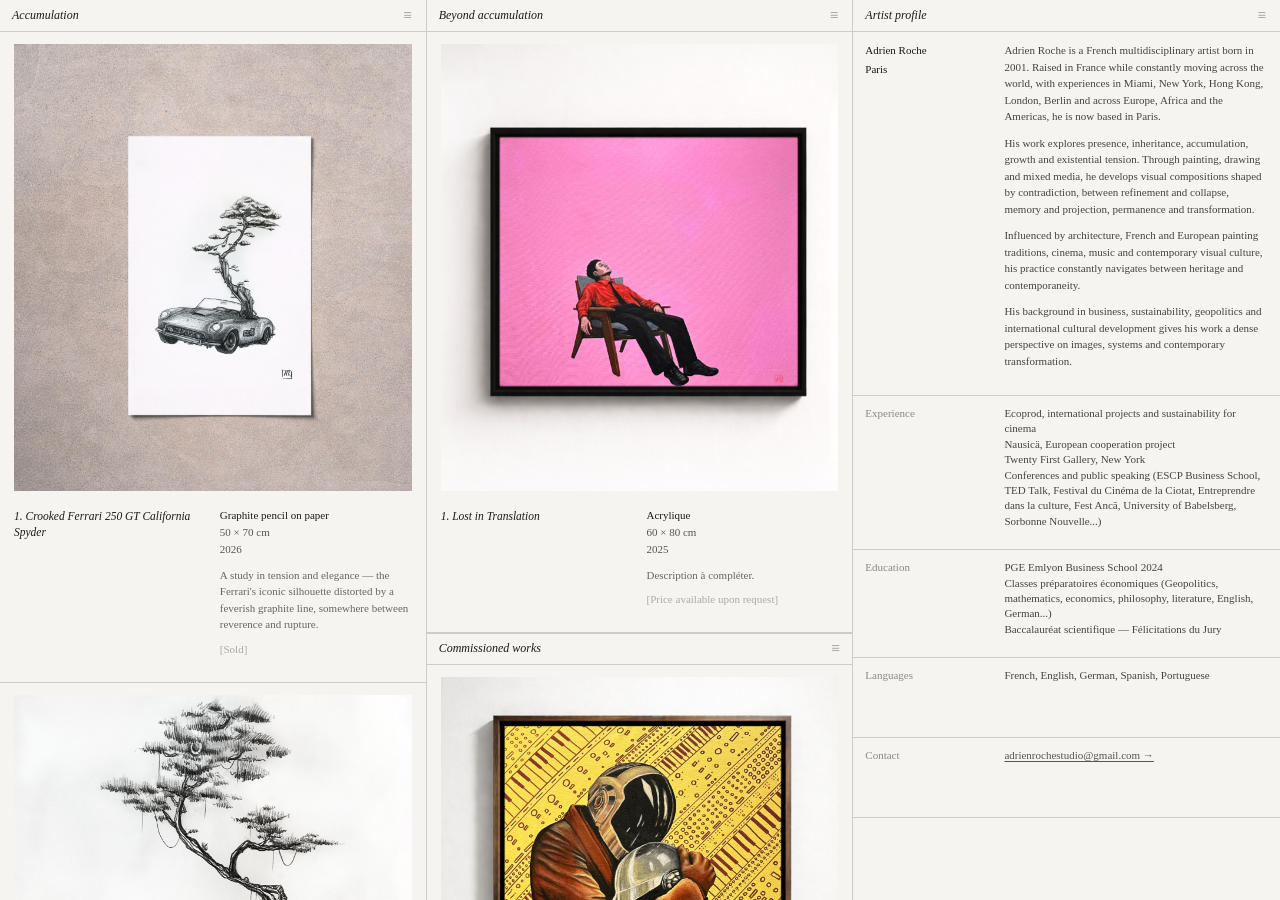
==== index.html @ d4ff5e63 "Update index.html" ====
<!DOCTYPE html>
<html lang="fr">
<head>
<link rel="icon" type="image/png" href="./favicon.png">
<meta charset="UTF-8">
<meta name="viewport" content="width=device-width, initial-scale=1.0">
<title>Adrien Roche</title>
<style>
* { margin: 0; padding: 0; box-sizing: border-box; }
body { font-family: 'Georgia', serif; background: #f5f4f0; color: #1a1a1a; font-size: 13px; line-height: 1.45; overflow: hidden; }

.site { display: grid; grid-template-columns: 1fr 1fr 1fr; height: 100vh; width: 100vw; }

.column { height: 100vh; overflow-y: auto; border-right: 1px solid #ccc; background: #f5f4f0; position: relative; }
.column:last-child { border-right: none; }

/* HEADER */
.column-header {
  position: sticky; top: 0; z-index: 10;
  height: 32px; padding: 6px 12px;
  border-bottom: 1px solid #ccc; background: #f5f4f0;
  display: flex; justify-content: space-between; align-items: center;
  font-size: 12px; font-style: italic;
}
.menu-btn {
  font-size: 15px; line-height: 1; opacity: 0.45; font-style: normal;
  cursor: pointer; background: none; border: none;
  font-family: Georgia, serif; color: #1a1a1a; padding: 0 2px;
  transition: opacity 0.2s;
}
.menu-btn:hover { opacity: 1; }

.section-divider {
  height: 32px; padding: 6px 12px;
  border-bottom: 1px solid #ccc; border-top: 1px solid #ccc;
  background: #f5f4f0;
  display: flex; justify-content: space-between; align-items: center;
  font-size: 12px; font-style: italic;
  position: sticky; top: 32px; z-index: 9;
}

/* GALLERY OVERLAY (≡ view) */
.col-overlay {
  display: none;
  position: absolute;
  inset: 0;
  background: #f5f4f0;
  z-index: 20;
  overflow-y: auto;
  padding: 48px 14px 24px;
}
.col-overlay.open { display: block; }
.overlay-close {
  position: absolute; top: 8px; right: 12px;
  background: none; border: none; cursor: pointer;
  font-size: 18px; color: #aaa; font-family: Georgia, serif;
}
.overlay-close:hover { color: #1a1a1a; }
.overlay-title { font-size: 11px; font-style: italic; color: #888; margin-bottom: 14px; }

/* grid of thumbnails */
.thumb-grid { display: grid; grid-template-columns: 1fr 1fr; gap: 8px; }
.thumb { aspect-ratio: 1; background: #e8e6e0; overflow: hidden; }
.thumb img { width: 100%; height: 100%; object-fit: cover; display: block; }
.thumb .ph { width: 100%; height: 100%; display: flex; align-items: center; justify-content: center; color: #ccc; font-size: 10px; }

/* bio overlay (col 3) */
.bio-overlay {
  display: none;
  position: absolute; inset: 0;
  background: #f5f4f0;
  z-index: 20;
  padding: 48px 20px 24px;
  overflow-y: auto;
}
.bio-overlay.open { display: flex; flex-direction: column; justify-content: center; }
.bio-overlay-photo {
  width: 100%; aspect-ratio: 1;
  background: #e8e6e0;
  margin-bottom: 20px;
  display: flex; align-items: center; justify-content: center;
  color: #bbb; font-size: 11px;
}
.bio-overlay-name { font-size: 15px; margin-bottom: 10px; }
.bio-overlay-text { font-size: 11px; line-height: 1.6; color: #555; margin-bottom: 24px; }
.bio-overlay-btn {
  display: inline-block; padding: 9px 22px;
  background: #1a1a1a; color: #f5f4f0;
  border: none; font-family: Georgia, serif;
  font-size: 11px; letter-spacing: 0.07em;
  cursor: pointer; transition: opacity 0.2s; align-self: flex-start;
}
.bio-overlay-btn:hover { opacity: 0.7; }

/* WORK */
.work { border-bottom: 1px solid #ccc; }
.img-outer { padding: 12px 14px 8px; }

/* CAROUSEL */
.carousel-wrap { position: relative; width: 100%; aspect-ratio: 4/4.5; background: #e8e6e0; overflow: hidden; }
.carousel-track { display: flex; height: 100%; transition: transform 0.38s ease; }
.carousel-slide { min-width: 100%; height: 100%; background: #e8e6e0; display: flex; align-items: center; justify-content: center; flex-shrink: 0; overflow: hidden; }
.carousel-slide img { width: 100%; height: 100%; object-fit: cover; display: block; }
.placeholder { color: #bbb; text-align: center; font-size: 11px; }
.placeholder span { display: block; font-size: 28px; opacity: 0.25; margin-bottom: 6px; }

.c-btn {
  position: absolute; top: 50%; transform: translateY(-50%);
  background: rgba(245,244,240,0.78); border: none;
  width: 22px; height: 34px; cursor: pointer;
  font-size: 11px; color: #1a1a1a;
  display: flex; align-items: center; justify-content: center;
  opacity: 0; transition: opacity 0.2s; z-index: 3;
}
.carousel-wrap:hover .c-btn { opacity: 1; }
.c-btn.prev { left: 0; } .c-btn.next { right: 0; }

.c-dots { position: absolute; bottom: 6px; left: 50%; transform: translateX(-50%); display: flex; gap: 4px; opacity: 0; transition: opacity 0.2s; z-index: 3; }
.carousel-wrap:hover .c-dots { opacity: 1; }
.dot { width: 3px; height: 3px; border-radius: 50%; background: #bbb; cursor: pointer; transition: background 0.2s; }
.dot.active { background: #1a1a1a; }

/* WORK INFO */
.work-info { display: grid; grid-template-columns: 1fr 1fr; gap: 14px; padding: 8px 14px 24px; }
.work-title { font-style: italic; font-size: 11.5px; padding-top: 1px; line-height: 1.4; color: #1a1a1a; }
.work-meta { font-size: 11px; line-height: 1.55; color: #555; }
.work-meta .medium { color: #1a1a1a; }
.work-desc { margin-top: 8px; font-size: 11px; line-height: 1.5; color: #666; }
.work-sold { display: inline-block; margin-top: 8px; font-size: 11px; color: #aaa; }

/* BIO COL */
.bio-column { padding-bottom: 24px; }
.bio-top { padding: 10px 0 16px; border-bottom: 1px solid #ccc; }
.bio-grid { display: grid; grid-template-columns: 34% 66%; }
.bio-contact { padding: 0 8px 0 12px; font-size: 11px; line-height: 1.55; }
.bio-contact p { margin-bottom: 2px; }
.bio-text { padding: 0 14px 0 6px; font-size: 11px; line-height: 1.5; color: #444; }
.bio-text p { margin-bottom: 10px; }
.cv-section { display: grid; grid-template-columns: 34% 66%; border-bottom: 1px solid #ccc; min-height: 80px; }
.cv-label { padding: 10px 8px 10px 12px; font-size: 11px; color: #888; }
.cv-content { padding: 10px 14px 12px 6px; }
.cv-entry { margin-bottom: 8px; font-size: 11px; line-height: 1.4; color: #444; }

/* CONTACT OVERLAY */
.contact-overlay { display: none; position: fixed; inset: 0; background: rgba(245,244,240,0.97); z-index: 200; align-items: center; justify-content: center; }
.contact-overlay.open { display: flex; }
.contact-box { width: 100%; max-width: 400px; padding: 0 24px; }
.contact-close { position: absolute; top: 18px; right: 24px; background: none; border: none; font-size: 20px; cursor: pointer; color: #aaa; font-family: Georgia, serif; }
.contact-close:hover { color: #1a1a1a; }
.contact-title { font-size: 16px; font-weight: normal; margin-bottom: 4px; }
.contact-sub { font-size: 11px; color: #aaa; margin-bottom: 28px; }
.form-group { margin-bottom: 18px; }
.form-group label { display: block; font-size: 9.5px; letter-spacing: 0.13em; text-transform: uppercase; color: #bbb; margin-bottom: 5px; }
.form-group input, .form-group textarea { width: 100%; padding: 6px 0; background: transparent; border: none; border-bottom: 1px solid #ddd; font-family: Georgia, serif; font-size: 12px; color: #1a1a1a; outline: none; resize: none; transition: border-color 0.2s; }
.form-group input:focus, .form-group textarea:focus { border-bottom-color: #1a1a1a; }
.form-group textarea { height: 72px; }
.send-btn { margin-top: 4px; padding: 8px 24px; background: #1a1a1a; color: #f5f4f0; border: none; font-family: Georgia, serif; font-size: 11px; letter-spacing: 0.06em; cursor: pointer; transition: opacity 0.2s; }
.send-btn:hover { opacity: 0.7; }
.contact-link { color: #555; font-size: 11px; cursor: pointer; text-decoration: underline; text-underline-offset: 2px; }
.contact-link:hover { color: #1a1a1a; }

@media (max-width: 900px) {
  body { overflow: auto; }
  .site { display: block; height: auto; }
  .column { height: auto; overflow: visible; border-right: none; border-bottom: 1px solid #ccc; }
  .work-info, .bio-grid, .cv-section { grid-template-columns: 1fr; }
  .bio-contact, .bio-text, .cv-label, .cv-content { padding-left: 12px; padding-right: 12px; }
}
</style>
</head>
<body>

<!-- CONTACT OVERLAY -->
<div class="contact-overlay" id="contactOverlay">
  <button class="contact-close" onclick="closeContact()">×</button>
  <div class="contact-box">
    <div class="contact-title">Contact</div>
    <div class="contact-sub">adrienrochestudio@gmail.com</div>
    <form onsubmit="sendMail(event)">
      <div class="form-group"><label>Name</label><input type="text" id="f-name" placeholder="Your name" required></div>
      <div class="form-group"><label>Email</label><input type="email" id="f-email" placeholder="your@email.com" required></div>
      <div class="form-group"><label>Subject</label><input type="text" id="f-subject" placeholder="Subject"></div>
      <div class="form-group"><label>Message</label><textarea id="f-message" placeholder="Your message..." required></textarea></div>
      <button type="submit" class="send-btn">Send</button>
    </form>
  </div>
</div>

<main class="site">

  <!-- ══════════════ COL 1 — Accumulation ══════════════ -->
  <section class="column" id="col1">

    <!-- Gallery overlay (≡) -->
    <div class="col-overlay" id="overlay1">
      <button class="overlay-close" onclick="closeOverlay('overlay1')">×</button>
      <div class="overlay-title">Accumulation</div>
      <div class="thumb-grid">
        <div class="thumb"><img src="./ferrari1site.png" alt="Ferrari"></div>
        <div class="thumb"><img src="./deathstar1site.png" alt="A New Hope"></div>
        <div class="thumb"><div class="ph">AT-AT</div></div>
        <div class="thumb"><img src="./dafttree1site.png" alt="Fragments"></div>
        <div class="thumb"><img src="./chanel1site.png" alt="Chanel"></div>
        <div class="thumb"><img src="./hermes1site.png" alt="Birkin"></div>
        <div class="thumb"><img src="./fauconmill1site.png" alt="Falcon"></div>
        <div class="thumb"><div class="ph">R2D2</div></div>
      </div>
    </div>

    <div class="column-header">
      <span>Accumulation</span>
      <button class="menu-btn" onclick="toggleOverlay('overlay1')">≡</button>
    </div>

    <!-- 1. Ferrari -->
    <article class="work">
      <div class="img-outer"><div class="carousel-wrap" data-current="0">
        <div class="carousel-track">
          <div class="carousel-slide"><img src="./ferrari1site.png" alt="Ferrari 1"></div>
          <div class="carousel-slide"><img src="./ferrari2site.png" alt="Ferrari 2"></div>
          <div class="carousel-slide"><img src="./ferrari3site.png" alt="Ferrari 3"></div>
        </div>
        <button class="c-btn prev" onclick="slide(this,-1)">‹</button>
        <button class="c-btn next" onclick="slide(this,1)">›</button>
        <div class="c-dots"><div class="dot active"></div><div class="dot"></div><div class="dot"></div></div>
      </div></div>
      <div class="work-info">
        <div class="work-title">1. Crooked Ferrari 250 GT California Spyder</div>
        <div class="work-meta">
          <div class="medium">Graphite pencil on paper</div>
          <div>50 × 70 cm</div><div>2026</div>
          <p class="work-desc">A study in tension and elegance — the Ferrari's iconic silhouette distorted by a feverish graphite line, somewhere between reverence and rupture.</p>
          <span class="work-sold">[Sold]</span>
        </div>
      </div>
    </article>

    <!-- 2. A New Hope -->
    <article class="work">
      <div class="img-outer"><div class="carousel-wrap" data-current="0">
        <div class="carousel-track">
          <div class="carousel-slide"><img src="./deathstar1site.png" alt="A New Hope 1"></div>
          <div class="carousel-slide"><img src="./deathstar2site.png" alt="A New Hope 2"></div>
        </div>
        <button class="c-btn prev" onclick="slide(this,-1)">‹</button>
        <button class="c-btn next" onclick="slide(this,1)">›</button>
        <div class="c-dots"><div class="dot active"></div><div class="dot"></div></div>
      </div></div>
      <div class="work-info">
        <div class="work-title">2. A New Hope</div>
        <div class="work-meta">
          <div class="medium">Graphite pencil on paper</div>
          <div>50 × 70 cm</div><div>2026</div>
          <p class="work-desc">Description à compléter.</p>
          <span class="work-sold">[Sold]</span>
        </div>
      </div>
    </article>

    <!-- 3. AT-AT Walker -->
    <article class="work">
      <div class="img-outer"><div class="carousel-wrap" data-current="0">
        <div class="carousel-track">
          <div class="carousel-slide"><div class="placeholder"><span>▧</span>Image à ajouter</div></div>
        </div>
        <button class="c-btn prev" onclick="slide(this,-1)">‹</button>
        <button class="c-btn next" onclick="slide(this,1)">›</button>
        <div class="c-dots"><div class="dot active"></div></div>
      </div></div>
      <div class="work-info">
        <div class="work-title">3. Anthropocene AT-AT Walker</div>
        <div class="work-meta">
          <div class="medium">Graphite pencil on paper</div>
          <div>50 × 70 cm</div><div>2025</div>
          <p class="work-desc">Description à compléter.</p>
          <span class="work-sold">[Sold]</span>
        </div>
      </div>
    </article>

    <!-- 4. Fragments -->
    <article class="work">
      <div class="img-outer"><div class="carousel-wrap" data-current="0">
        <div class="carousel-track">
          <div class="carousel-slide"><img src="./dafttree1site.png" alt="Fragments 1"></div>
          <div class="carousel-slide"><img src="./dafttree2site.png" alt="Fragments 2"></div>
          <div class="carousel-slide"><img src="./dafttree3site.png" alt="Fragments 3"></div>
        </div>
        <button class="c-btn prev" onclick="slide(this,-1)">‹</button>
        <button class="c-btn next" onclick="slide(this,1)">›</button>
        <div class="c-dots"><div class="dot active"></div><div class="dot"></div><div class="dot"></div></div>
      </div></div>
      <div class="work-info">
        <div class="work-title">4. Fragments of My Childhood</div>
        <div class="work-meta">
          <div class="medium">Graphite pencil on paper</div>
          <div>100 × 120 cm</div><div>2025</div>
          <p class="work-desc">Description à compléter.</p>
          <span class="work-sold">[Sold]</span>
        </div>
      </div>
    </article>

    <!-- 5. Chanel -->
    <article class="work">
      <div class="img-outer"><div class="carousel-wrap" data-current="0">
        <div class="carousel-track">
          <div class="carousel-slide"><img src="./chanel1site.png" alt="Chanel 2.55"></div>
        </div>
        <button class="c-btn prev" onclick="slide(this,-1)">‹</button>
        <button class="c-btn next" onclick="slide(this,1)">›</button>
        <div class="c-dots"><div class="dot active"></div></div>
      </div></div>
      <div class="work-info">
        <div class="work-title">5. Chanel 2.55</div>
        <div class="work-meta">
          <div class="medium">Graphite pencil on paper</div>
          <div>50 × 70 cm</div><div>2025</div>
          <p class="work-desc">Description à compléter.</p>
          <span class="work-sold">[Sold]</span>
        </div>
      </div>
    </article>

    <!-- 6. Birkin -->
    <article class="work">
      <div class="img-outer"><div class="carousel-wrap" data-current="0">
        <div class="carousel-track">
          <div class="carousel-slide"><img src="./hermes1site.png" alt="Birkin"></div>
        </div>
        <button class="c-btn prev" onclick="slide(this,-1)">‹</button>
        <button class="c-btn next" onclick="slide(this,1)">›</button>
        <div class="c-dots"><div class="dot active"></div></div>
      </div></div>
      <div class="work-info">
        <div class="work-title">6. Birkin</div>
        <div class="work-meta">
          <div class="medium">Graphite pencil on paper</div>
          <div>50 × 70 cm</div><div>2025</div>
          <p class="work-desc">Description à compléter.</p>
          <span class="work-sold">[Sold]</span>
        </div>
      </div>
    </article>

    <!-- 7. Millennium Falcon -->
    <article class="work">
      <div class="img-outer"><div class="carousel-wrap" data-current="0">
        <div class="carousel-track">
          <div class="carousel-slide"><img src="./fauconmill1site.png" alt="Millennium Falcon"></div>
        </div>
        <button class="c-btn prev" onclick="slide(this,-1)">‹</button>
        <button class="c-btn next" onclick="slide(this,1)">›</button>
        <div class="c-dots"><div class="dot active"></div></div>
      </div></div>
      <div class="work-info">
        <div class="work-title">7. Millennium Falcon</div>
        <div class="work-meta">
          <div class="medium">Graphite pencil on paper</div>
          <div>50 × 70 cm</div><div>2025</div>
          <p class="work-desc">Description à compléter.</p>
          <span class="work-sold">[Sold]</span>
        </div>
      </div>
    </article>

    <!-- 8. R2D2 -->
    <article class="work">
      <div class="img-outer"><div class="carousel-wrap" data-current="0">
        <div class="carousel-track">
          <div class="carousel-slide"><div class="placeholder"><span>▧</span>Image à ajouter</div></div>
        </div>
        <button class="c-btn prev" onclick="slide(this,-1)">‹</button>
        <button class="c-btn next" onclick="slide(this,1)">›</button>
        <div class="c-dots"><div class="dot active"></div></div>
      </div></div>
      <div class="work-info">
        <div class="work-title">8. R2D2</div>
        <div class="work-meta">
          <div class="medium">Posca on paper</div>
          <div>60 × 80 cm</div><div>2025</div>
          <p class="work-desc">Description à compléter.</p>
          <span class="work-sold">[Sold]</span>
        </div>
      </div>
    </article>

  </section>

  <!-- ══════════════ COL 2 — Beyond accumulation ══════════════ -->
  <section class="column" id="col2">

    <!-- Gallery overlay (≡) -->
    <div class="col-overlay" id="overlay2">
      <button class="overlay-close" onclick="closeOverlay('overlay2')">×</button>
      <div class="overlay-title">Beyond accumulation &amp; Commissioned works</div>
      <div class="thumb-grid">
        <div class="thumb"><img src="./hommeassis1site.png" alt="Lost in Translation"></div>
        <div class="thumb"><img src="./daftkiss1site.png" alt="Daft Kiss"></div>
        <div class="thumb"><div class="ph">Nymphe</div></div>
        <div class="thumb"><div class="ph">Astroboy</div></div>
      </div>
    </div>

    <div class="column-header">
      <span>Beyond accumulation</span>
      <button class="menu-btn" onclick="toggleOverlay('overlay2')">≡</button>
    </div>

    <!-- Lost in Translation -->
    <article class="work">
      <div class="img-outer"><div class="carousel-wrap" data-current="0">
        <div class="carousel-track">
          <div class="carousel-slide"><img src="./hommeassis1site.png" alt="Lost in Translation"></div>
          <div class="carousel-slide"><img src="./hommassis2site.jpg" alt="Lost in Translation detail"></div>
        </div>
        <button class="c-btn prev" onclick="slide(this,-1)">‹</button>
        <button class="c-btn next" onclick="slide(this,1)">›</button>
        <div class="c-dots"><div class="dot active"></div><div class="dot"></div></div>
      </div></div>
      <div class="work-info">
        <div class="work-title">1. Lost in Translation</div>
        <div class="work-meta">
          <div class="medium">Acrylique</div>
          <div>60 × 80 cm</div><div>2025</div>
          <p class="work-desc">Description à compléter.</p>
          <span class="work-sold">[Price available upon request]</span>
        </div>
      </div>
    </article>

    <!-- Commissioned works — sticky sub-header -->
    <div class="section-divider">
      <span>Commissioned works</span>
      <span style="font-size:15px;opacity:0.45">≡</span>
    </div>

    <!-- Daft Kiss -->
    <article class="work">
      <div class="img-outer"><div class="carousel-wrap" data-current="0">
        <div class="carousel-track">
          <div class="carousel-slide"><img src="./daftkiss1site.png" alt="Daft Kiss 1"></div>
          <div class="carousel-slide"><img src="./daftkiss2site.png" alt="Daft Kiss 2"></div>
          <div class="carousel-slide"><img src="./daftkiss3site.png" alt="Daft Kiss 3"></div>
        </div>
        <button class="c-btn prev" onclick="slide(this,-1)">‹</button>
        <button class="c-btn next" onclick="slide(this,1)">›</button>
        <div class="c-dots"><div class="dot active"></div><div class="dot"></div><div class="dot"></div></div>
      </div></div>
      <div class="work-info">
        <div class="work-title">1. Daft Kiss</div>
        <div class="work-meta">
          <div class="medium">Acrylique and Posca on canvas</div>
          <div>40 × 50 cm</div><div>2025</div>
          <p class="work-desc">Description à compléter.</p>
          <span class="work-sold">[Sold]</span>
        </div>
      </div>
    </article>

    <!-- Nymphe -->
    <article class="work">
      <div class="img-outer"><div class="carousel-wrap" data-current="0">
        <div class="carousel-track">
          <div class="carousel-slide"><div class="placeholder"><span>▧</span>Image à ajouter</div></div>
        </div>
        <button class="c-btn prev" onclick="slide(this,-1)">‹</button>
        <button class="c-btn next" onclick="slide(this,1)">›</button>
        <div class="c-dots"><div class="dot active"></div></div>
      </div></div>
      <div class="work-info">
        <div class="work-title">2. Nymphe</div>
        <div class="work-meta">
          <div class="medium">Acrylique et Posca on canvas</div>
          <div>90 × 120 cm</div><div>2025</div>
          <p class="work-desc">Description à compléter.</p>
          <span class="work-sold">[Sold]</span>
        </div>
      </div>
    </article>

    <!-- Astroboy -->
    <article class="work">
      <div class="img-outer"><div class="carousel-wrap" data-current="0">
        <div class="carousel-track">
          <div class="carousel-slide"><div class="placeholder"><span>▧</span>Image à ajouter</div></div>
        </div>
        <button class="c-btn prev" onclick="slide(this,-1)">‹</button>
        <button class="c-btn next" onclick="slide(this,1)">›</button>
        <div class="c-dots"><div class="dot active"></div></div>
      </div></div>
      <div class="work-info">
        <div class="work-title">3. Astroboy</div>
        <div class="work-meta">
          <div class="medium">Acrylique on canvas</div>
          <div>30 × 30 cm</div><div>2025</div>
          <p class="work-desc">Description à compléter.</p>
          <span class="work-sold">[Sold]</span>
        </div>
      </div>
    </article>

  </section>

  <!-- ══════════════ COL 3 — Artist profile ══════════════ -->
  <aside class="column bio-column" id="col3">

    <!-- Bio overlay (≡) -->
    <div class="bio-overlay" id="overlay3">
      <button class="overlay-close" onclick="closeOverlay('overlay3')">×</button>
      <div class="bio-overlay-photo">Photo à ajouter</div>
      <div class="bio-overlay-name">Adrien Roche</div>
      <div class="bio-overlay-text">
        French multidisciplinary artist born in 2001, based in Paris. His work explores presence, inheritance, accumulation and existential tension through painting, drawing and mixed media.
      </div>
      <button class="bio-overlay-btn" onclick="closeOverlay('overlay3'); openContact();">Contact →</button>
    </div>

    <div class="column-header">
      <span>Artist profile</span>
      <button class="menu-btn" onclick="toggleOverlay('overlay3')">≡</button>
    </div>

    <section class="bio-top">
      <div class="bio-grid">
        <div class="bio-contact">
          <p>Adrien Roche</p>
          <p>Paris</p>
        </div>
        <div class="bio-text">
          <p>Adrien Roche is a French multidisciplinary artist born in 2001. Raised in France while constantly moving across the world, with experiences in Miami, New York, Hong Kong, London, Berlin and across Europe, Africa and the Americas, he is now based in Paris.</p>
          <p>His work explores presence, inheritance, accumulation, growth and existential tension. Through painting, drawing and mixed media, he develops visual compositions shaped by contradiction, between refinement and collapse, memory and projection, permanence and transformation.</p>
          <p>Influenced by architecture, French and European painting traditions, cinema, music and contemporary visual culture, his practice constantly navigates between heritage and contemporaneity.</p>
          <p>His background in business, sustainability, geopolitics and international cultural development gives his work a dense perspective on images, systems and contemporary transformation.</p>
        </div>
      </div>
    </section>

    <section class="cv-section">
      <div class="cv-label">Experience</div>
      <div class="cv-content">
        <div class="cv-entry">
          Ecoprod, international projects and sustainability for cinema<br>
          Nausicä, European cooperation project<br>
          Twenty First Gallery, New York<br>
          Conferences and public speaking (ESCP Business School, TED Talk, Festival du Cinéma de la Ciotat, Entreprendre dans la culture, Fest Ancā, University of Babelsberg, Sorbonne Nouvelle...)
        </div>
      </div>
    </section>

    <section class="cv-section">
      <div class="cv-label">Education</div>
      <div class="cv-content">
        <div class="cv-entry">
          PGE Emlyon Business School 2024<br>
          Classes préparatoires économiques (Geopolitics, mathematics, economics, philosophy, literature, English, German...)<br>
          Baccalauréat scientifique — Félicitations du Jury
        </div>
      </div>
    </section>

    <section class="cv-section">
      <div class="cv-label">Languages</div>
      <div class="cv-content">
        <div class="cv-entry">French, English, German, Spanish, Portuguese</div>
      </div>
    </section>

    <section class="cv-section">
      <div class="cv-label">Contact</div>
      <div class="cv-content">
        <div class="cv-entry">
          <span class="contact-link" onclick="openContact()">adrienrochestudio@gmail.com →</span>
        </div>
      </div>
    </section>

  </aside>
</main>

<script>
function slide(btn, dir) {
  const wrap = btn.closest('.carousel-wrap');
  const track = wrap.querySelector('.carousel-track');
  const slides = wrap.querySelectorAll('.carousel-slide');
  const dots = wrap.querySelectorAll('.dot');
  let cur = parseInt(wrap.dataset.current) || 0;
  cur = (cur + dir + slides.length) % slides.length;
  wrap.dataset.current = cur;
  track.style.transform = `translateX(-${cur * 100}%)`;
  dots.forEach((d, i) => d.classList.toggle('active', i === cur));
}

function toggleOverlay(id) {
  const el = document.getElementById(id);
  el.classList.toggle('open');
}
function closeOverlay(id) {
  document.getElementById(id).classList.remove('open');
}

function openContact() { document.getElementById('contactOverlay').classList.add('open'); }
function closeContact() { document.getElementById('contactOverlay').classList.remove('open'); }

function sendMail(e) {
  e.preventDefault();
  const name = document.getElementById('f-name').value;
  const email = document.getElementById('f-email').value;
  const subject = document.getElementById('f-subject').value;
  const message = document.getElementById('f-message').value;
  const body = encodeURIComponent(`Name: ${name}\nEmail: ${email}\n\n${message}`);
  window.location.href = `mailto:adrienrochestudio@gmail.com?subject=${encodeURIComponent(subject)}&body=${body}`;
}

document.getElementById('contactOverlay').addEventListener('click', function(e) {
  if (e.target === this) closeContact();
});
</script>
</body>
</html>
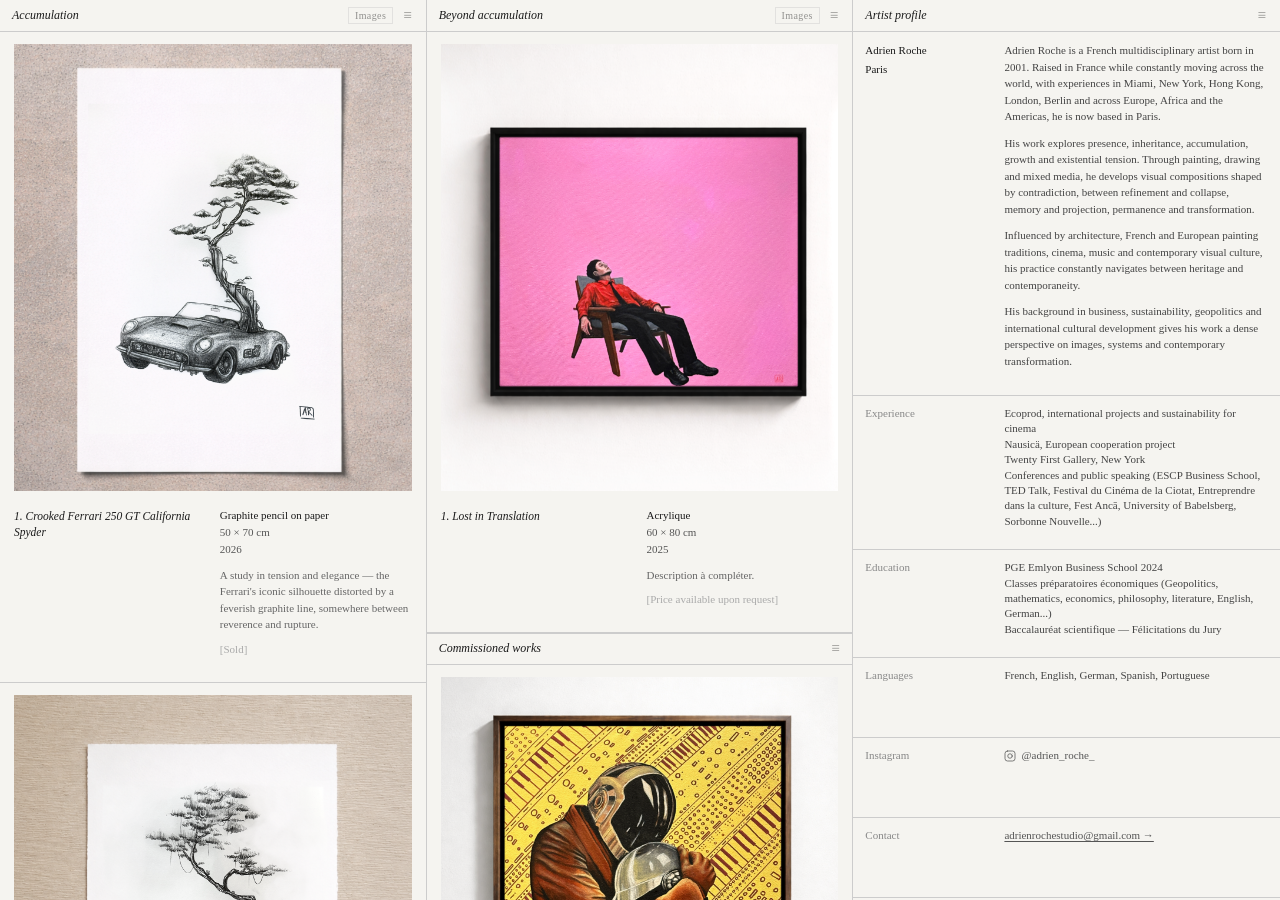
==== commit ccfa0185: "Update index.html" ====
--- a/index.html
+++ b/index.html
@@ -1,7 +1,7 @@
 <!DOCTYPE html>
 <html lang="fr">
 <head>
-<link rel="icon" type="image/png" href="./favicon.png">
+<link rel="icon" type="image/png" href="./images/favicon.png">
 <meta charset="UTF-8">
 <meta name="viewport" content="width=device-width, initial-scale=1.0">
 <title>Adrien Roche</title>
@@ -22,6 +22,14 @@
   display: flex; justify-content: space-between; align-items: center;
   font-size: 12px; font-style: italic;
 }
+.header-left { display: flex; align-items: center; gap: 10px; }
+.carousel-label {
+  font-size: 11px; font-style: italic; color: #aaa;
+  display: none;
+  transition: opacity 0.2s;
+}
+.carousel-label.visible { display: inline; }
+
 .menu-btn {
   font-size: 15px; line-height: 1; opacity: 0.45; font-style: normal;
   cursor: pointer; background: none; border: none;
@@ -38,16 +46,17 @@
   font-size: 12px; font-style: italic;
   position: sticky; top: 32px; z-index: 9;
 }
-
-/* GALLERY OVERLAY (≡ view) */
+.section-divider .header-left { display: flex; align-items: center; gap: 10px; }
+
+/* GALLERY OVERLAY (≡ view) — FIXED so it works anywhere on scroll */
 .col-overlay {
   display: none;
-  position: absolute;
-  inset: 0;
+  position: fixed;
   background: #f5f4f0;
-  z-index: 20;
+  z-index: 200;
   overflow-y: auto;
   padding: 48px 14px 24px;
+  box-shadow: -2px 0 12px rgba(0,0,0,0.08);
 }
 .col-overlay.open { display: block; }
 .overlay-close {
@@ -67,9 +76,9 @@
 /* bio overlay (col 3) */
 .bio-overlay {
   display: none;
-  position: absolute; inset: 0;
+  position: fixed;
   background: #f5f4f0;
-  z-index: 20;
+  z-index: 200;
   padding: 48px 20px 24px;
   overflow-y: auto;
 }
@@ -95,6 +104,11 @@
 /* WORK */
 .work { border-bottom: 1px solid #ccc; }
 .img-outer { padding: 12px 14px 8px; }
+
+/* CAROUSEL MODE — image replaces info block */
+.work-body { display: contents; } /* default: normal layout */
+.work.carousel-mode .img-outer { padding-bottom: 12px; }
+.work.carousel-mode .work-info { display: none; }
 
 /* CAROUSEL */
 .carousel-wrap { position: relative; width: 100%; aspect-ratio: 4/4.5; background: #e8e6e0; overflow: hidden; }
@@ -141,8 +155,17 @@
 .cv-content { padding: 10px 14px 12px 6px; }
 .cv-entry { margin-bottom: 8px; font-size: 11px; line-height: 1.4; color: #444; }
 
+/* Instagram link */
+.instagram-link {
+  display: inline-flex; align-items: center; gap: 5px;
+  font-size: 11px; color: #555; text-decoration: none;
+  transition: color 0.2s;
+}
+.instagram-link:hover { color: #1a1a1a; }
+.instagram-link svg { width: 12px; height: 12px; flex-shrink: 0; }
+
 /* CONTACT OVERLAY */
-.contact-overlay { display: none; position: fixed; inset: 0; background: rgba(245,244,240,0.97); z-index: 200; align-items: center; justify-content: center; }
+.contact-overlay { display: none; position: fixed; inset: 0; background: rgba(245,244,240,0.97); z-index: 300; align-items: center; justify-content: center; }
 .contact-overlay.open { display: flex; }
 .contact-box { width: 100%; max-width: 400px; padding: 0 24px; }
 .contact-close { position: absolute; top: 18px; right: 24px; background: none; border: none; font-size: 20px; cursor: pointer; color: #aaa; font-family: Georgia, serif; }
@@ -159,6 +182,18 @@
 .contact-link { color: #555; font-size: 11px; cursor: pointer; text-decoration: underline; text-underline-offset: 2px; }
 .contact-link:hover { color: #1a1a1a; }
 
+/* Carousel toggle button */
+.carousel-toggle {
+  font-size: 10px; font-style: normal; opacity: 0.45;
+  cursor: pointer; background: none; border: 1px solid #ccc;
+  font-family: Georgia, serif; color: #1a1a1a;
+  padding: 2px 6px; letter-spacing: 0.04em;
+  transition: opacity 0.2s, background 0.2s;
+  white-space: nowrap;
+}
+.carousel-toggle:hover { opacity: 1; }
+.carousel-toggle.active { opacity: 1; background: #1a1a1a; color: #f5f4f0; border-color: #1a1a1a; }
+
 @media (max-width: 900px) {
   body { overflow: auto; }
   .site { display: block; height: auto; }
@@ -196,29 +231,35 @@
       <button class="overlay-close" onclick="closeOverlay('overlay1')">×</button>
       <div class="overlay-title">Accumulation</div>
       <div class="thumb-grid">
-        <div class="thumb"><img src="./ferrari1site.png" alt="Ferrari"></div>
-        <div class="thumb"><img src="./deathstar1site.png" alt="A New Hope"></div>
-        <div class="thumb"><div class="ph">AT-AT</div></div>
-        <div class="thumb"><img src="./dafttree1site.png" alt="Fragments"></div>
-        <div class="thumb"><img src="./chanel1site.png" alt="Chanel"></div>
-        <div class="thumb"><img src="./hermes1site.png" alt="Birkin"></div>
-        <div class="thumb"><img src="./fauconmill1site.png" alt="Falcon"></div>
-        <div class="thumb"><div class="ph">R2D2</div></div>
+        <div class="thumb"><img src="./images/ferrari1site.png" alt="Ferrari"></div>
+        <div class="thumb"><img src="./images/deathstar1site.png" alt="A New Hope"></div>
+        <div class="thumb"><img src="./images/atat1site.png" alt="AT-AT"></div>
+        <div class="thumb"><img src="./images/dafttree1site.png" alt="Fragments"></div>
+        <div class="thumb"><img src="./images/chanel1site.png" alt="Chanel"></div>
+        <div class="thumb"><img src="./images/hermes1site.png" alt="Birkin"></div>
+        <div class="thumb"><img src="./images/fauconmill1site.png" alt="Falcon"></div>
+        <div class="thumb"><img src="./images/r2d21site.png" alt="R2D2"></div>
       </div>
     </div>
 
     <div class="column-header">
-      <span>Accumulation</span>
-      <button class="menu-btn" onclick="toggleOverlay('overlay1')">≡</button>
+      <div class="header-left">
+        <span>Accumulation</span>
+        <span class="carousel-label" id="label-col1">Carousel</span>
+      </div>
+      <div style="display:flex;align-items:center;gap:8px;">
+        <button class="carousel-toggle" id="toggle-col1" onclick="toggleCarouselMode('col1')" title="Toggle carousel mode">Images</button>
+        <button class="menu-btn" onclick="toggleOverlay('overlay1')">≡</button>
+      </div>
     </div>
 
     <!-- 1. Ferrari -->
     <article class="work">
       <div class="img-outer"><div class="carousel-wrap" data-current="0">
         <div class="carousel-track">
-          <div class="carousel-slide"><img src="./ferrari1site.png" alt="Ferrari 1"></div>
-          <div class="carousel-slide"><img src="./ferrari2site.png" alt="Ferrari 2"></div>
-          <div class="carousel-slide"><img src="./ferrari3site.png" alt="Ferrari 3"></div>
+          <div class="carousel-slide"><img src="./images/ferrari1site.png" alt="Ferrari 1"></div>
+          <div class="carousel-slide"><img src="./images/ferrari2site.png" alt="Ferrari 2"></div>
+          <div class="carousel-slide"><img src="./images/ferrari3site.png" alt="Ferrari 3"></div>
         </div>
         <button class="c-btn prev" onclick="slide(this,-1)">‹</button>
         <button class="c-btn next" onclick="slide(this,1)">›</button>
@@ -239,8 +280,8 @@
     <article class="work">
       <div class="img-outer"><div class="carousel-wrap" data-current="0">
         <div class="carousel-track">
-          <div class="carousel-slide"><img src="./deathstar1site.png" alt="A New Hope 1"></div>
-          <div class="carousel-slide"><img src="./deathstar2site.png" alt="A New Hope 2"></div>
+          <div class="carousel-slide"><img src="./images/deathstar1site.png" alt="A New Hope 1"></div>
+          <div class="carousel-slide"><img src="./images/deathstar2site.png" alt="A New Hope 2"></div>
         </div>
         <button class="c-btn prev" onclick="slide(this,-1)">‹</button>
         <button class="c-btn next" onclick="slide(this,1)">›</button>
@@ -261,11 +302,13 @@
     <article class="work">
       <div class="img-outer"><div class="carousel-wrap" data-current="0">
         <div class="carousel-track">
-          <div class="carousel-slide"><div class="placeholder"><span>▧</span>Image à ajouter</div></div>
-        </div>
-        <button class="c-btn prev" onclick="slide(this,-1)">‹</button>
-        <button class="c-btn next" onclick="slide(this,1)">›</button>
-        <div class="c-dots"><div class="dot active"></div></div>
+          <div class="carousel-slide"><img src="./images/atat1site.png" alt="AT-AT 1"></div>
+          <div class="carousel-slide"><img src="./images/atat2site.png" alt="AT-AT 2"></div>
+          <div class="carousel-slide"><img src="./images/atat3site.png" alt="AT-AT 3"></div>
+        </div>
+        <button class="c-btn prev" onclick="slide(this,-1)">‹</button>
+        <button class="c-btn next" onclick="slide(this,1)">›</button>
+        <div class="c-dots"><div class="dot active"></div><div class="dot"></div><div class="dot"></div></div>
       </div></div>
       <div class="work-info">
         <div class="work-title">3. Anthropocene AT-AT Walker</div>
@@ -282,9 +325,9 @@
     <article class="work">
       <div class="img-outer"><div class="carousel-wrap" data-current="0">
         <div class="carousel-track">
-          <div class="carousel-slide"><img src="./dafttree1site.png" alt="Fragments 1"></div>
-          <div class="carousel-slide"><img src="./dafttree2site.png" alt="Fragments 2"></div>
-          <div class="carousel-slide"><img src="./dafttree3site.png" alt="Fragments 3"></div>
+          <div class="carousel-slide"><img src="./images/dafttree1site.png" alt="Fragments 1"></div>
+          <div class="carousel-slide"><img src="./images/dafttree2site.png" alt="Fragments 2"></div>
+          <div class="carousel-slide"><img src="./images/dafttree3site.png" alt="Fragments 3"></div>
         </div>
         <button class="c-btn prev" onclick="slide(this,-1)">‹</button>
         <button class="c-btn next" onclick="slide(this,1)">›</button>
@@ -305,7 +348,7 @@
     <article class="work">
       <div class="img-outer"><div class="carousel-wrap" data-current="0">
         <div class="carousel-track">
-          <div class="carousel-slide"><img src="./chanel1site.png" alt="Chanel 2.55"></div>
+          <div class="carousel-slide"><img src="./images/chanel1site.png" alt="Chanel 2.55"></div>
         </div>
         <button class="c-btn prev" onclick="slide(this,-1)">‹</button>
         <button class="c-btn next" onclick="slide(this,1)">›</button>
@@ -326,7 +369,7 @@
     <article class="work">
       <div class="img-outer"><div class="carousel-wrap" data-current="0">
         <div class="carousel-track">
-          <div class="carousel-slide"><img src="./hermes1site.png" alt="Birkin"></div>
+          <div class="carousel-slide"><img src="./images/hermes1site.png" alt="Birkin"></div>
         </div>
         <button class="c-btn prev" onclick="slide(this,-1)">‹</button>
         <button class="c-btn next" onclick="slide(this,1)">›</button>
@@ -347,7 +390,7 @@
     <article class="work">
       <div class="img-outer"><div class="carousel-wrap" data-current="0">
         <div class="carousel-track">
-          <div class="carousel-slide"><img src="./fauconmill1site.png" alt="Millennium Falcon"></div>
+          <div class="carousel-slide"><img src="./images/fauconmill1site.png" alt="Millennium Falcon"></div>
         </div>
         <button class="c-btn prev" onclick="slide(this,-1)">‹</button>
         <button class="c-btn next" onclick="slide(this,1)">›</button>
@@ -368,7 +411,7 @@
     <article class="work">
       <div class="img-outer"><div class="carousel-wrap" data-current="0">
         <div class="carousel-track">
-          <div class="carousel-slide"><div class="placeholder"><span>▧</span>Image à ajouter</div></div>
+          <div class="carousel-slide"><img src="./images/r2d21site.png" alt="R2D2"></div>
         </div>
         <button class="c-btn prev" onclick="slide(this,-1)">‹</button>
         <button class="c-btn next" onclick="slide(this,1)">›</button>
@@ -395,24 +438,30 @@
       <button class="overlay-close" onclick="closeOverlay('overlay2')">×</button>
       <div class="overlay-title">Beyond accumulation &amp; Commissioned works</div>
       <div class="thumb-grid">
-        <div class="thumb"><img src="./hommeassis1site.png" alt="Lost in Translation"></div>
-        <div class="thumb"><img src="./daftkiss1site.png" alt="Daft Kiss"></div>
-        <div class="thumb"><div class="ph">Nymphe</div></div>
+        <div class="thumb"><img src="./images/hommeassis1site.png" alt="Lost in Translation"></div>
+        <div class="thumb"><img src="./images/daftkiss1site.png" alt="Daft Kiss"></div>
+        <div class="thumb"><img src="./images/nymphe1site.png" alt="Nymphe"></div>
         <div class="thumb"><div class="ph">Astroboy</div></div>
       </div>
     </div>
 
     <div class="column-header">
-      <span>Beyond accumulation</span>
-      <button class="menu-btn" onclick="toggleOverlay('overlay2')">≡</button>
+      <div class="header-left">
+        <span>Beyond accumulation</span>
+        <span class="carousel-label" id="label-col2">Carousel</span>
+      </div>
+      <div style="display:flex;align-items:center;gap:8px;">
+        <button class="carousel-toggle" id="toggle-col2" onclick="toggleCarouselMode('col2')" title="Toggle carousel mode">Images</button>
+        <button class="menu-btn" onclick="toggleOverlay('overlay2')">≡</button>
+      </div>
     </div>
 
     <!-- Lost in Translation -->
     <article class="work">
       <div class="img-outer"><div class="carousel-wrap" data-current="0">
         <div class="carousel-track">
-          <div class="carousel-slide"><img src="./hommeassis1site.png" alt="Lost in Translation"></div>
-          <div class="carousel-slide"><img src="./hommassis2site.jpg" alt="Lost in Translation detail"></div>
+          <div class="carousel-slide"><img src="./images/hommeassis1site.png" alt="Lost in Translation"></div>
+          <div class="carousel-slide"><img src="./images/hommassis2site.jpg" alt="Lost in Translation detail"></div>
         </div>
         <button class="c-btn prev" onclick="slide(this,-1)">‹</button>
         <button class="c-btn next" onclick="slide(this,1)">›</button>
@@ -430,8 +479,11 @@
     </article>
 
     <!-- Commissioned works — sticky sub-header -->
-    <div class="section-divider">
-      <span>Commissioned works</span>
+    <div class="section-divider" id="divider-col2">
+      <div class="header-left">
+        <span>Commissioned works</span>
+        <span class="carousel-label" id="label-col2-commissioned">Carousel</span>
+      </div>
       <span style="font-size:15px;opacity:0.45">≡</span>
     </div>
 
@@ -439,9 +491,9 @@
     <article class="work">
       <div class="img-outer"><div class="carousel-wrap" data-current="0">
         <div class="carousel-track">
-          <div class="carousel-slide"><img src="./daftkiss1site.png" alt="Daft Kiss 1"></div>
-          <div class="carousel-slide"><img src="./daftkiss2site.png" alt="Daft Kiss 2"></div>
-          <div class="carousel-slide"><img src="./daftkiss3site.png" alt="Daft Kiss 3"></div>
+          <div class="carousel-slide"><img src="./images/daftkiss1site.png" alt="Daft Kiss 1"></div>
+          <div class="carousel-slide"><img src="./images/daftkiss2site.png" alt="Daft Kiss 2"></div>
+          <div class="carousel-slide"><img src="./images/daftkiss3site.png" alt="Daft Kiss 3"></div>
         </div>
         <button class="c-btn prev" onclick="slide(this,-1)">‹</button>
         <button class="c-btn next" onclick="slide(this,1)">›</button>
@@ -462,7 +514,7 @@
     <article class="work">
       <div class="img-outer"><div class="carousel-wrap" data-current="0">
         <div class="carousel-track">
-          <div class="carousel-slide"><div class="placeholder"><span>▧</span>Image à ajouter</div></div>
+          <div class="carousel-slide"><img src="./images/nymphe1site.png" alt="Nymphe"></div>
         </div>
         <button class="c-btn prev" onclick="slide(this,-1)">‹</button>
         <button class="c-btn next" onclick="slide(this,1)">›</button>
@@ -567,6 +619,22 @@
     </section>
 
     <section class="cv-section">
+      <div class="cv-label">Instagram</div>
+      <div class="cv-content">
+        <div class="cv-entry">
+          <a class="instagram-link" href="https://www.instagram.com/adrien_roche_/" target="_blank" rel="noopener noreferrer">
+            <svg viewBox="0 0 24 24" fill="none" stroke="currentColor" stroke-width="1.5" stroke-linecap="round" stroke-linejoin="round">
+              <rect x="2" y="2" width="20" height="20" rx="5" ry="5"/>
+              <circle cx="12" cy="12" r="4.5"/>
+              <circle cx="17.5" cy="6.5" r="0.5" fill="currentColor" stroke="none"/>
+            </svg>
+            @adrien_roche_
+          </a>
+        </div>
+      </div>
+    </section>
+
+    <section class="cv-section">
       <div class="cv-label">Contact</div>
       <div class="cv-content">
         <div class="cv-entry">
@@ -579,6 +647,7 @@
 </main>
 
 <script>
+// ── Carousel slide ──────────────────────────────────────────────
 function slide(btn, dir) {
   const wrap = btn.closest('.carousel-wrap');
   const track = wrap.querySelector('.carousel-track');
@@ -591,21 +660,86 @@
   dots.forEach((d, i) => d.classList.toggle('active', i === cur));
 }
 
+// ── Overlay positioning (fixed, aligned to column) ─────────────
+function getColumnRect(colId) {
+  return document.getElementById(colId).getBoundingClientRect();
+}
+
+function positionOverlay(overlay, colId) {
+  const rect = getColumnRect(colId);
+  overlay.style.left   = rect.left + 'px';
+  overlay.style.top    = rect.top  + 'px';
+  overlay.style.width  = rect.width + 'px';
+  overlay.style.height = rect.height + 'px';
+}
+
+// Map overlay id → column id
+const overlayColMap = {
+  overlay1: 'col1',
+  overlay2: 'col2',
+  overlay3: 'col3'
+};
+
 function toggleOverlay(id) {
   const el = document.getElementById(id);
+  const colId = overlayColMap[id];
+  if (!el.classList.contains('open')) {
+    positionOverlay(el, colId);
+  }
   el.classList.toggle('open');
 }
+
 function closeOverlay(id) {
   document.getElementById(id).classList.remove('open');
 }
 
-function openContact() { document.getElementById('contactOverlay').classList.add('open'); }
+// Reposition on resize
+window.addEventListener('resize', () => {
+  Object.keys(overlayColMap).forEach(id => {
+    const el = document.getElementById(id);
+    if (el.classList.contains('open')) {
+      positionOverlay(el, overlayColMap[id]);
+    }
+  });
+});
+
+// ── Carousel image-only mode ────────────────────────────────────
+const carouselModeState = { col1: false, col2: false };
+
+function toggleCarouselMode(colId) {
+  const active = !carouselModeState[colId];
+  carouselModeState[colId] = active;
+
+  const col = document.getElementById(colId);
+  const toggleBtn = document.getElementById('toggle-' + colId);
+  const label = document.getElementById('label-' + colId);
+
+  // Toggle all .work articles in this column
+  col.querySelectorAll('article.work').forEach(article => {
+    article.classList.toggle('carousel-mode', active);
+  });
+
+  // Update button state
+  toggleBtn.classList.toggle('active', active);
+
+  // Show/hide "Carousel" italic label in header
+  if (label) label.classList.toggle('visible', active);
+
+  // Also toggle the commissioned works divider label if col2
+  if (colId === 'col2') {
+    const commLabel = document.getElementById('label-col2-commissioned');
+    if (commLabel) commLabel.classList.toggle('visible', active);
+  }
+}
+
+// ── Contact ─────────────────────────────────────────────────────
+function openContact()  { document.getElementById('contactOverlay').classList.add('open'); }
 function closeContact() { document.getElementById('contactOverlay').classList.remove('open'); }
 
 function sendMail(e) {
   e.preventDefault();
-  const name = document.getElementById('f-name').value;
-  const email = document.getElementById('f-email').value;
+  const name    = document.getElementById('f-name').value;
+  const email   = document.getElementById('f-email').value;
   const subject = document.getElementById('f-subject').value;
   const message = document.getElementById('f-message').value;
   const body = encodeURIComponent(`Name: ${name}\nEmail: ${email}\n\n${message}`);
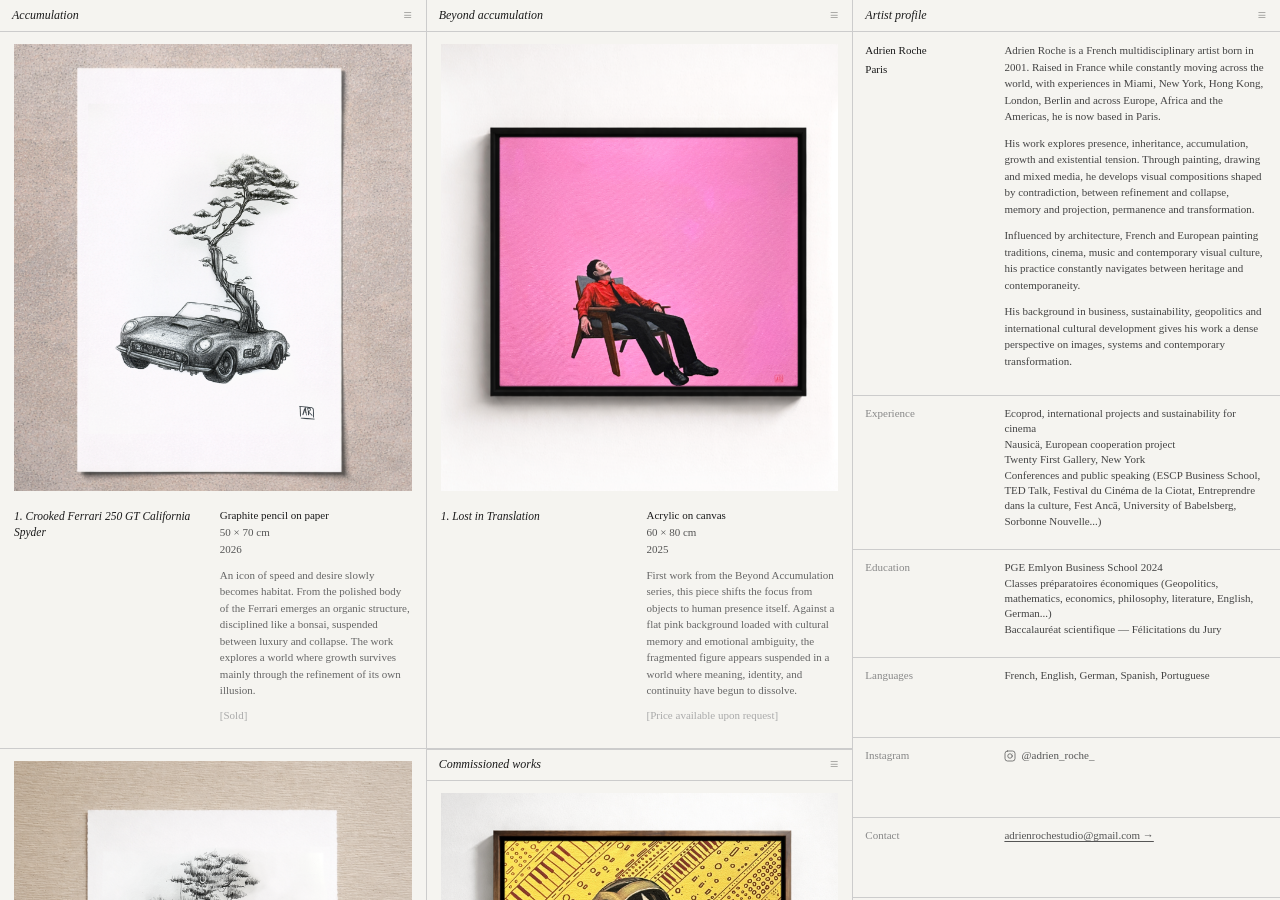
==== commit b9f48a13: "Update index.html" ====
--- a/index.html
+++ b/index.html
@@ -23,11 +23,7 @@
   font-size: 12px; font-style: italic;
 }
 .header-left { display: flex; align-items: center; gap: 10px; }
-.carousel-label {
-  font-size: 11px; font-style: italic; color: #aaa;
-  display: none;
-  transition: opacity 0.2s;
-}
+.carousel-label { font-size: 11px; font-style: italic; color: #aaa; display: none; }
 .carousel-label.visible { display: inline; }
 
 .menu-btn {
@@ -37,6 +33,7 @@
   transition: opacity 0.2s;
 }
 .menu-btn:hover { opacity: 1; }
+.menu-btn.active { opacity: 1; }
 
 .section-divider {
   height: 32px; padding: 6px 12px;
@@ -48,14 +45,11 @@
 }
 .section-divider .header-left { display: flex; align-items: center; gap: 10px; }
 
-/* GALLERY OVERLAY (≡ view) — FIXED so it works anywhere on scroll */
+/* GALLERY OVERLAY — fixed, aligned to column */
 .col-overlay {
-  display: none;
-  position: fixed;
-  background: #f5f4f0;
-  z-index: 200;
-  overflow-y: auto;
-  padding: 48px 14px 24px;
+  display: none; position: fixed;
+  background: #f5f4f0; z-index: 200;
+  overflow-y: auto; padding: 48px 14px 24px;
   box-shadow: -2px 0 12px rgba(0,0,0,0.08);
 }
 .col-overlay.open { display: block; }
@@ -67,29 +61,23 @@
 .overlay-close:hover { color: #1a1a1a; }
 .overlay-title { font-size: 11px; font-style: italic; color: #888; margin-bottom: 14px; }
 
-/* grid of thumbnails */
 .thumb-grid { display: grid; grid-template-columns: 1fr 1fr; gap: 8px; }
 .thumb { aspect-ratio: 1; background: #e8e6e0; overflow: hidden; }
 .thumb img { width: 100%; height: 100%; object-fit: cover; display: block; }
 .thumb .ph { width: 100%; height: 100%; display: flex; align-items: center; justify-content: center; color: #ccc; font-size: 10px; }
 
-/* bio overlay (col 3) */
+/* bio overlay */
 .bio-overlay {
-  display: none;
-  position: fixed;
-  background: #f5f4f0;
-  z-index: 200;
-  padding: 48px 20px 24px;
-  overflow-y: auto;
+  display: none; position: fixed;
+  background: #f5f4f0; z-index: 200;
+  padding: 48px 20px 24px; overflow-y: auto;
 }
 .bio-overlay.open { display: flex; flex-direction: column; justify-content: center; }
 .bio-overlay-photo {
   width: 100%; aspect-ratio: 1;
-  background: #e8e6e0;
-  margin-bottom: 20px;
-  display: flex; align-items: center; justify-content: center;
-  color: #bbb; font-size: 11px;
-}
+  background: #e8e6e0; margin-bottom: 20px; overflow: hidden;
+}
+.bio-overlay-photo img { width: 100%; height: 100%; object-fit: cover; display: block; }
 .bio-overlay-name { font-size: 15px; margin-bottom: 10px; }
 .bio-overlay-text { font-size: 11px; line-height: 1.6; color: #555; margin-bottom: 24px; }
 .bio-overlay-btn {
@@ -105,8 +93,7 @@
 .work { border-bottom: 1px solid #ccc; }
 .img-outer { padding: 12px 14px 8px; }
 
-/* CAROUSEL MODE — image replaces info block */
-.work-body { display: contents; } /* default: normal layout */
+/* CAROUSEL IMAGE-ONLY MODE */
 .work.carousel-mode .img-outer { padding-bottom: 12px; }
 .work.carousel-mode .work-info { display: none; }
 
@@ -117,6 +104,10 @@
 .carousel-slide img { width: 100%; height: 100%; object-fit: cover; display: block; }
 .placeholder { color: #bbb; text-align: center; font-size: 11px; }
 .placeholder span { display: block; font-size: 28px; opacity: 0.25; margin-bottom: 6px; }
+
+/* hide nav when single slide */
+.carousel-wrap.single-slide .c-btn,
+.carousel-wrap.single-slide .c-dots { display: none !important; }
 
 .c-btn {
   position: absolute; top: 50%; transform: translateY(-50%);
@@ -155,11 +146,9 @@
 .cv-content { padding: 10px 14px 12px 6px; }
 .cv-entry { margin-bottom: 8px; font-size: 11px; line-height: 1.4; color: #444; }
 
-/* Instagram link */
 .instagram-link {
   display: inline-flex; align-items: center; gap: 5px;
-  font-size: 11px; color: #555; text-decoration: none;
-  transition: color 0.2s;
+  font-size: 11px; color: #555; text-decoration: none; transition: color 0.2s;
 }
 .instagram-link:hover { color: #1a1a1a; }
 .instagram-link svg { width: 12px; height: 12px; flex-shrink: 0; }
@@ -182,18 +171,6 @@
 .contact-link { color: #555; font-size: 11px; cursor: pointer; text-decoration: underline; text-underline-offset: 2px; }
 .contact-link:hover { color: #1a1a1a; }
 
-/* Carousel toggle button */
-.carousel-toggle {
-  font-size: 10px; font-style: normal; opacity: 0.45;
-  cursor: pointer; background: none; border: 1px solid #ccc;
-  font-family: Georgia, serif; color: #1a1a1a;
-  padding: 2px 6px; letter-spacing: 0.04em;
-  transition: opacity 0.2s, background 0.2s;
-  white-space: nowrap;
-}
-.carousel-toggle:hover { opacity: 1; }
-.carousel-toggle.active { opacity: 1; background: #1a1a1a; color: #f5f4f0; border-color: #1a1a1a; }
-
 @media (max-width: 900px) {
   body { overflow: auto; }
   .site { display: block; height: auto; }
@@ -226,7 +203,6 @@
   <!-- ══════════════ COL 1 — Accumulation ══════════════ -->
   <section class="column" id="col1">
 
-    <!-- Gallery overlay (≡) -->
     <div class="col-overlay" id="overlay1">
       <button class="overlay-close" onclick="closeOverlay('overlay1')">×</button>
       <div class="overlay-title">Accumulation</div>
@@ -247,10 +223,7 @@
         <span>Accumulation</span>
         <span class="carousel-label" id="label-col1">Carousel</span>
       </div>
-      <div style="display:flex;align-items:center;gap:8px;">
-        <button class="carousel-toggle" id="toggle-col1" onclick="toggleCarouselMode('col1')" title="Toggle carousel mode">Images</button>
-        <button class="menu-btn" onclick="toggleOverlay('overlay1')">≡</button>
-      </div>
+      <button class="menu-btn" id="mbtn-col1" onclick="toggleCarouselMode('col1')">≡</button>
     </div>
 
     <!-- 1. Ferrari -->
@@ -270,7 +243,7 @@
         <div class="work-meta">
           <div class="medium">Graphite pencil on paper</div>
           <div>50 × 70 cm</div><div>2026</div>
-          <p class="work-desc">A study in tension and elegance — the Ferrari's iconic silhouette distorted by a feverish graphite line, somewhere between reverence and rupture.</p>
+          <p class="work-desc">An icon of speed and desire slowly becomes habitat. From the polished body of the Ferrari emerges an organic structure, disciplined like a bonsai, suspended between luxury and collapse. The work explores a world where growth survives mainly through the refinement of its own illusion.</p>
           <span class="work-sold">[Sold]</span>
         </div>
       </div>
@@ -292,7 +265,7 @@
         <div class="work-meta">
           <div class="medium">Graphite pencil on paper</div>
           <div>50 × 70 cm</div><div>2026</div>
-          <p class="work-desc">Description à compléter.</p>
+          <p class="work-desc">Inside the Death Star, a tree begins to grow. Not as redemption, but as the persistence of life within systems built for domination and expansion. The piece imagines a post-capitalist mythology where the ruins of progress become fertile ground for new imaginaries.</p>
           <span class="work-sold">[Sold]</span>
         </div>
       </div>
@@ -315,7 +288,7 @@
         <div class="work-meta">
           <div class="medium">Graphite pencil on paper</div>
           <div>50 × 70 cm</div><div>2025</div>
-          <p class="work-desc">Description à compléter.</p>
+          <p class="work-desc">The AT-AT reappears here as a monument to extraction and accumulation, carrying within it the memory of industrial conquest and childhood fascination. A tree ruptures the structure from the inside, introducing instability into a machine designed to control movement, territory, and scale.</p>
           <span class="work-sold">[Sold]</span>
         </div>
       </div>
@@ -338,7 +311,7 @@
         <div class="work-meta">
           <div class="medium">Graphite pencil on paper</div>
           <div>100 × 120 cm</div><div>2025</div>
-          <p class="work-desc">Description à compléter.</p>
+          <p class="work-desc">Fragments, toys, memories, symbols — all accumulate until they form a saturated landscape where intimacy and excess become indistinguishable. The work reflects on childhood not as innocence, but as the first architecture of accumulation, inheritance, and desire.</p>
           <span class="work-sold">[Sold]</span>
         </div>
       </div>
@@ -346,7 +319,7 @@
 
     <!-- 5. Chanel -->
     <article class="work">
-      <div class="img-outer"><div class="carousel-wrap" data-current="0">
+      <div class="img-outer"><div class="carousel-wrap single-slide" data-current="0">
         <div class="carousel-track">
           <div class="carousel-slide"><img src="./images/chanel1site.png" alt="Chanel 2.55"></div>
         </div>
@@ -359,7 +332,7 @@
         <div class="work-meta">
           <div class="medium">Graphite pencil on paper</div>
           <div>50 × 70 cm</div><div>2025</div>
-          <p class="work-desc">Description à compléter.</p>
+          <p class="work-desc">The iconic handbag is transformed by an organic strap that seems to grow beyond the object itself. Luxury appears here as a living system, elegant yet invasive, where refinement and artificiality merge into a single aesthetic language.</p>
           <span class="work-sold">[Sold]</span>
         </div>
       </div>
@@ -367,7 +340,7 @@
 
     <!-- 6. Birkin -->
     <article class="work">
-      <div class="img-outer"><div class="carousel-wrap" data-current="0">
+      <div class="img-outer"><div class="carousel-wrap single-slide" data-current="0">
         <div class="carousel-track">
           <div class="carousel-slide"><img src="./images/hermes1site.png" alt="Birkin"></div>
         </div>
@@ -380,7 +353,7 @@
         <div class="work-meta">
           <div class="medium">Graphite pencil on paper</div>
           <div>50 × 70 cm</div><div>2025</div>
-          <p class="work-desc">Description à compléter.</p>
+          <p class="work-desc">The Birkin becomes less an accessory than a relic of contemporary worship. Organic forms infiltrate its silhouette, suggesting a world where symbols of status continue to evolve long after their original purpose has faded.</p>
           <span class="work-sold">[Sold]</span>
         </div>
       </div>
@@ -388,7 +361,7 @@
 
     <!-- 7. Millennium Falcon -->
     <article class="work">
-      <div class="img-outer"><div class="carousel-wrap" data-current="0">
+      <div class="img-outer"><div class="carousel-wrap single-slide" data-current="0">
         <div class="carousel-track">
           <div class="carousel-slide"><img src="./images/fauconmill1site.png" alt="Millennium Falcon"></div>
         </div>
@@ -401,7 +374,7 @@
         <div class="work-meta">
           <div class="medium">Graphite pencil on paper</div>
           <div>50 × 70 cm</div><div>2025</div>
-          <p class="work-desc">Description à compléter.</p>
+          <p class="work-desc">The Millennium Falcon drifts through a universe shaped by exhaustion, memory, and survival. By revisiting this legendary vessel, the work questions the narratives of conquest and escape that structured modern imagination during decades of economic expansion.</p>
           <span class="work-sold">[Sold]</span>
         </div>
       </div>
@@ -409,7 +382,7 @@
 
     <!-- 8. R2D2 -->
     <article class="work">
-      <div class="img-outer"><div class="carousel-wrap" data-current="0">
+      <div class="img-outer"><div class="carousel-wrap single-slide" data-current="0">
         <div class="carousel-track">
           <div class="carousel-slide"><img src="./images/r2d21site.png" alt="R2D2"></div>
         </div>
@@ -422,7 +395,7 @@
         <div class="work-meta">
           <div class="medium">Posca on paper</div>
           <div>60 × 80 cm</div><div>2025</div>
-          <p class="work-desc">Description à compléter.</p>
+          <p class="work-desc">R2D2 dissolves into a dense mosaic of signs, references, and accumulated symbols. Beneath the familiarity of the figure emerges a reflection on visual overload, where popular culture becomes both archive and residue of an era obsessed with endless consumption.</p>
           <span class="work-sold">[Sold]</span>
         </div>
       </div>
@@ -433,15 +406,13 @@
   <!-- ══════════════ COL 2 — Beyond accumulation ══════════════ -->
   <section class="column" id="col2">
 
-    <!-- Gallery overlay (≡) -->
     <div class="col-overlay" id="overlay2">
       <button class="overlay-close" onclick="closeOverlay('overlay2')">×</button>
       <div class="overlay-title">Beyond accumulation &amp; Commissioned works</div>
       <div class="thumb-grid">
         <div class="thumb"><img src="./images/hommeassis1site.png" alt="Lost in Translation"></div>
         <div class="thumb"><img src="./images/daftkiss1site.png" alt="Daft Kiss"></div>
-        <div class="thumb"><img src="./images/nymphe1site.png" alt="Nymphe"></div>
-        <div class="thumb"><div class="ph">Astroboy</div></div>
+        <div class="thumb"><img src="./images/nymphe1site.png" alt="Nymph"></div>
       </div>
     </div>
 
@@ -450,10 +421,7 @@
         <span>Beyond accumulation</span>
         <span class="carousel-label" id="label-col2">Carousel</span>
       </div>
-      <div style="display:flex;align-items:center;gap:8px;">
-        <button class="carousel-toggle" id="toggle-col2" onclick="toggleCarouselMode('col2')" title="Toggle carousel mode">Images</button>
-        <button class="menu-btn" onclick="toggleOverlay('overlay2')">≡</button>
-      </div>
+      <button class="menu-btn" id="mbtn-col2" onclick="toggleCarouselMode('col2')">≡</button>
     </div>
 
     <!-- Lost in Translation -->
@@ -470,21 +438,21 @@
       <div class="work-info">
         <div class="work-title">1. Lost in Translation</div>
         <div class="work-meta">
-          <div class="medium">Acrylique</div>
+          <div class="medium">Acrylic on canvas</div>
           <div>60 × 80 cm</div><div>2025</div>
-          <p class="work-desc">Description à compléter.</p>
+          <p class="work-desc">First work from the Beyond Accumulation series, this piece shifts the focus from objects to human presence itself. Against a flat pink background loaded with cultural memory and emotional ambiguity, the fragmented figure appears suspended in a world where meaning, identity, and continuity have begun to dissolve.</p>
           <span class="work-sold">[Price available upon request]</span>
         </div>
       </div>
     </article>
 
-    <!-- Commissioned works — sticky sub-header -->
+    <!-- Commissioned works sub-header -->
     <div class="section-divider" id="divider-col2">
       <div class="header-left">
         <span>Commissioned works</span>
         <span class="carousel-label" id="label-col2-commissioned">Carousel</span>
       </div>
-      <span style="font-size:15px;opacity:0.45">≡</span>
+      <button class="menu-btn" id="mbtn-commissioned" onclick="toggleCarouselMode('col2')">≡</button>
     </div>
 
     <!-- Daft Kiss -->
@@ -502,7 +470,7 @@
       <div class="work-info">
         <div class="work-title">1. Daft Kiss</div>
         <div class="work-meta">
-          <div class="medium">Acrylique and Posca on canvas</div>
+          <div class="medium">Acrylic and Posca on canvas</div>
           <div>40 × 50 cm</div><div>2025</div>
           <p class="work-desc">Description à compléter.</p>
           <span class="work-sold">[Sold]</span>
@@ -510,43 +478,22 @@
       </div>
     </article>
 
-    <!-- Nymphe -->
-    <article class="work">
-      <div class="img-outer"><div class="carousel-wrap" data-current="0">
-        <div class="carousel-track">
-          <div class="carousel-slide"><img src="./images/nymphe1site.png" alt="Nymphe"></div>
+    <!-- Nymph -->
+    <article class="work">
+      <div class="img-outer"><div class="carousel-wrap single-slide" data-current="0">
+        <div class="carousel-track">
+          <div class="carousel-slide"><img src="./images/nymphe1site.png" alt="Nymph"></div>
         </div>
         <button class="c-btn prev" onclick="slide(this,-1)">‹</button>
         <button class="c-btn next" onclick="slide(this,1)">›</button>
         <div class="c-dots"><div class="dot active"></div></div>
       </div></div>
       <div class="work-info">
-        <div class="work-title">2. Nymphe</div>
-        <div class="work-meta">
-          <div class="medium">Acrylique et Posca on canvas</div>
+        <div class="work-title">2. Nymph</div>
+        <div class="work-meta">
+          <div class="medium">Acrylic and Posca on canvas</div>
           <div>90 × 120 cm</div><div>2025</div>
-          <p class="work-desc">Description à compléter.</p>
-          <span class="work-sold">[Sold]</span>
-        </div>
-      </div>
-    </article>
-
-    <!-- Astroboy -->
-    <article class="work">
-      <div class="img-outer"><div class="carousel-wrap" data-current="0">
-        <div class="carousel-track">
-          <div class="carousel-slide"><div class="placeholder"><span>▧</span>Image à ajouter</div></div>
-        </div>
-        <button class="c-btn prev" onclick="slide(this,-1)">‹</button>
-        <button class="c-btn next" onclick="slide(this,1)">›</button>
-        <div class="c-dots"><div class="dot active"></div></div>
-      </div></div>
-      <div class="work-info">
-        <div class="work-title">3. Astroboy</div>
-        <div class="work-meta">
-          <div class="medium">Acrylique on canvas</div>
-          <div>30 × 30 cm</div><div>2025</div>
-          <p class="work-desc">Description à compléter.</p>
+          <p class="work-desc">A solitary figure emerges through layers of hair, reflections, and flowing forms that recall both classical painting and ornamental excess. Inspired by the legacy of Bathsheba and the sensual compositions of Gustav Klimt, the work transforms intimacy into a landscape of accumulation, where beauty becomes almost engulfing.</p>
           <span class="work-sold">[Sold]</span>
         </div>
       </div>
@@ -557,10 +504,11 @@
   <!-- ══════════════ COL 3 — Artist profile ══════════════ -->
   <aside class="column bio-column" id="col3">
 
-    <!-- Bio overlay (≡) -->
     <div class="bio-overlay" id="overlay3">
       <button class="overlay-close" onclick="closeOverlay('overlay3')">×</button>
-      <div class="bio-overlay-photo">Photo à ajouter</div>
+      <div class="bio-overlay-photo">
+        <img src="./images/adrienrochesite.png" alt="Adrien Roche">
+      </div>
       <div class="bio-overlay-name">Adrien Roche</div>
       <div class="bio-overlay-text">
         French multidisciplinary artist born in 2001, based in Paris. His work explores presence, inheritance, accumulation and existential tension through painting, drawing and mixed media.
@@ -661,31 +609,19 @@
 }
 
 // ── Overlay positioning (fixed, aligned to column) ─────────────
-function getColumnRect(colId) {
-  return document.getElementById(colId).getBoundingClientRect();
-}
+const overlayColMap = { overlay1: 'col1', overlay2: 'col2', overlay3: 'col3' };
 
 function positionOverlay(overlay, colId) {
-  const rect = getColumnRect(colId);
+  const rect = document.getElementById(colId).getBoundingClientRect();
   overlay.style.left   = rect.left + 'px';
   overlay.style.top    = rect.top  + 'px';
   overlay.style.width  = rect.width + 'px';
   overlay.style.height = rect.height + 'px';
 }
 
-// Map overlay id → column id
-const overlayColMap = {
-  overlay1: 'col1',
-  overlay2: 'col2',
-  overlay3: 'col3'
-};
-
 function toggleOverlay(id) {
   const el = document.getElementById(id);
-  const colId = overlayColMap[id];
-  if (!el.classList.contains('open')) {
-    positionOverlay(el, colId);
-  }
+  if (!el.classList.contains('open')) positionOverlay(el, overlayColMap[id]);
   el.classList.toggle('open');
 }
 
@@ -693,17 +629,14 @@
   document.getElementById(id).classList.remove('open');
 }
 
-// Reposition on resize
 window.addEventListener('resize', () => {
   Object.keys(overlayColMap).forEach(id => {
     const el = document.getElementById(id);
-    if (el.classList.contains('open')) {
-      positionOverlay(el, overlayColMap[id]);
-    }
+    if (el.classList.contains('open')) positionOverlay(el, overlayColMap[id]);
   });
 });
 
-// ── Carousel image-only mode ────────────────────────────────────
+// ── Carousel image-only mode (≡ toggles, synced across col2 header + divider) ──
 const carouselModeState = { col1: false, col2: false };
 
 function toggleCarouselMode(colId) {
@@ -711,24 +644,16 @@
   carouselModeState[colId] = active;
 
   const col = document.getElementById(colId);
-  const toggleBtn = document.getElementById('toggle-' + colId);
-  const label = document.getElementById('label-' + colId);
-
-  // Toggle all .work articles in this column
-  col.querySelectorAll('article.work').forEach(article => {
-    article.classList.toggle('carousel-mode', active);
-  });
-
-  // Update button state
-  toggleBtn.classList.toggle('active', active);
-
-  // Show/hide "Carousel" italic label in header
-  if (label) label.classList.toggle('visible', active);
-
-  // Also toggle the commissioned works divider label if col2
-  if (colId === 'col2') {
-    const commLabel = document.getElementById('label-col2-commissioned');
-    if (commLabel) commLabel.classList.toggle('visible', active);
+  col.querySelectorAll('article.work').forEach(a => a.classList.toggle('carousel-mode', active));
+
+  if (colId === 'col1') {
+    document.getElementById('mbtn-col1').classList.toggle('active', active);
+    document.getElementById('label-col1').classList.toggle('visible', active);
+  } else if (colId === 'col2') {
+    document.getElementById('mbtn-col2').classList.toggle('active', active);
+    document.getElementById('mbtn-commissioned').classList.toggle('active', active);
+    document.getElementById('label-col2').classList.toggle('visible', active);
+    document.getElementById('label-col2-commissioned').classList.toggle('visible', active);
   }
 }
 
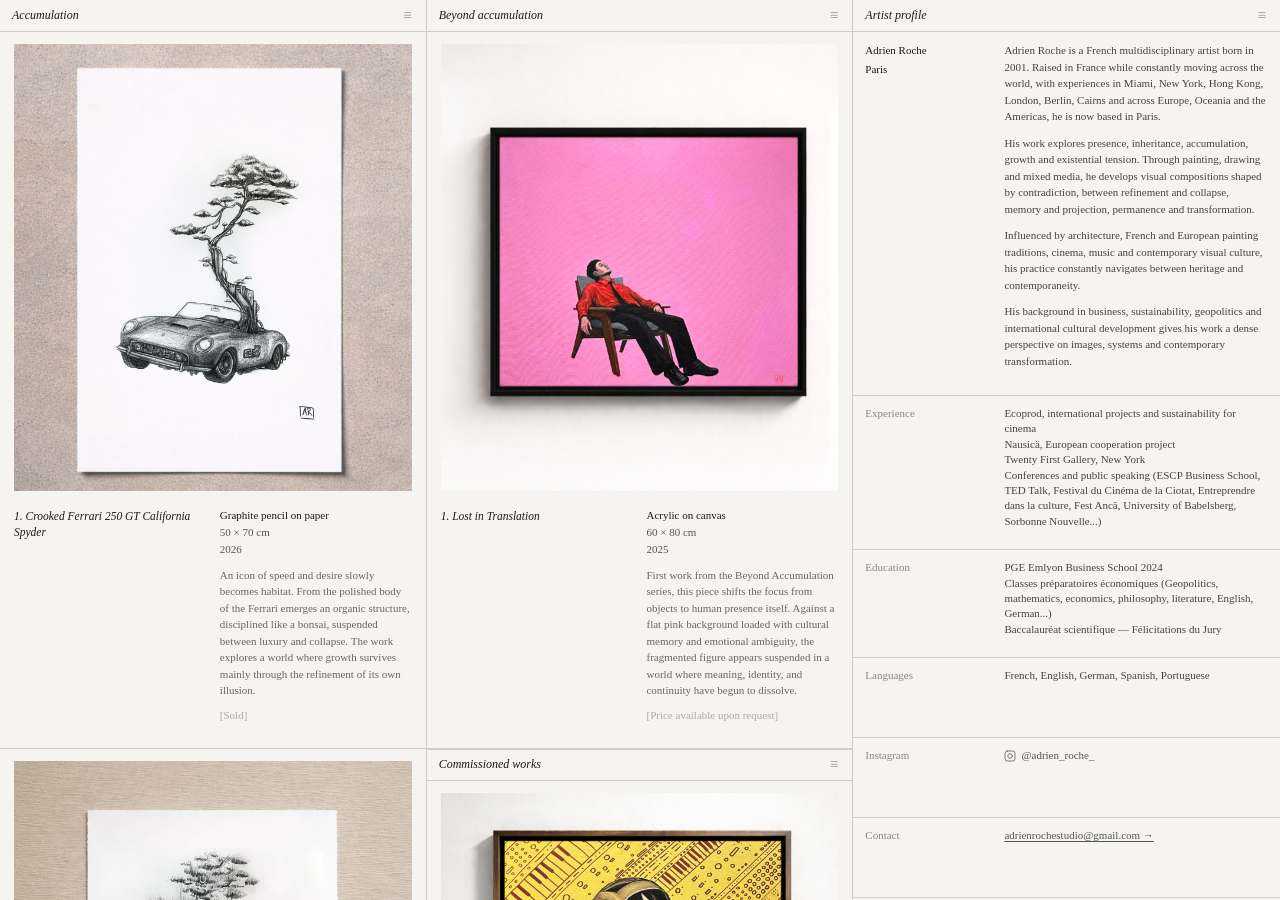
==== commit 73fc76c2: "Update index.html" ====
--- a/index.html
+++ b/index.html
@@ -62,8 +62,8 @@
 .overlay-title { font-size: 11px; font-style: italic; color: #888; margin-bottom: 14px; }
 
 .thumb-grid { display: grid; grid-template-columns: 1fr 1fr; gap: 8px; }
-.thumb { aspect-ratio: 1; background: #e8e6e0; overflow: hidden; }
-.thumb img { width: 100%; height: 100%; object-fit: cover; display: block; }
+.thumb { position: relative; width: 100%; padding-bottom: 100%; background: #e8e6e0; overflow: hidden; }
+.thumb img { position: absolute; inset: 0; width: 100%; height: 100%; object-fit: cover; object-position: center; display: block; }
 .thumb .ph { width: 100%; height: 100%; display: flex; align-items: center; justify-content: center; color: #ccc; font-size: 10px; }
 
 /* bio overlay */
@@ -74,10 +74,10 @@
 }
 .bio-overlay.open { display: flex; flex-direction: column; justify-content: center; }
 .bio-overlay-photo {
-  width: 100%; aspect-ratio: 1;
+  position: relative; width: 100%; padding-bottom: 100%;
   background: #e8e6e0; margin-bottom: 20px; overflow: hidden;
 }
-.bio-overlay-photo img { width: 100%; height: 100%; object-fit: cover; display: block; }
+.bio-overlay-photo img { position: absolute; inset: 0; width: 100%; height: 100%; object-fit: cover; object-position: center; display: block; }
 .bio-overlay-name { font-size: 15px; margin-bottom: 10px; }
 .bio-overlay-text { font-size: 11px; line-height: 1.6; color: #555; margin-bottom: 24px; }
 .bio-overlay-btn {
@@ -97,11 +97,28 @@
 .work.carousel-mode .img-outer { padding-bottom: 12px; }
 .work.carousel-mode .work-info { display: none; }
 
-/* CAROUSEL */
-.carousel-wrap { position: relative; width: 100%; aspect-ratio: 4/4.5; background: #e8e6e0; overflow: hidden; }
-.carousel-track { display: flex; height: 100%; transition: transform 0.38s ease; }
-.carousel-slide { min-width: 100%; height: 100%; background: #e8e6e0; display: flex; align-items: center; justify-content: center; flex-shrink: 0; overflow: hidden; }
-.carousel-slide img { width: 100%; height: 100%; object-fit: cover; display: block; }
+/* CAROUSEL — padding-bottom trick for reliable cross-browser ratio */
+.carousel-wrap {
+  position: relative; width: 100%;
+  padding-bottom: 112.5%; /* 4/4.5 = 0.888... → 1/0.888 = 112.5% */
+  background: #e8e6e0; overflow: hidden;
+}
+.carousel-track {
+  position: absolute; inset: 0;
+  display: flex; width: 100%; height: 100%;
+  transition: transform 0.38s ease;
+}
+.carousel-slide {
+  position: relative;
+  min-width: 100%; width: 100%; height: 100%;
+  background: #e8e6e0; flex-shrink: 0; overflow: hidden;
+}
+.carousel-slide img {
+  position: absolute; inset: 0;
+  width: 100%; height: 100%;
+  object-fit: cover; object-position: center;
+  display: block;
+}
 .placeholder { color: #bbb; text-align: center; font-size: 11px; }
 .placeholder span { display: block; font-size: 28px; opacity: 0.25; margin-bottom: 6px; }
 
@@ -118,10 +135,12 @@
   opacity: 0; transition: opacity 0.2s; z-index: 3;
 }
 .carousel-wrap:hover .c-btn { opacity: 1; }
+@media (hover: none) { .c-btn { opacity: 0.6; } }
 .c-btn.prev { left: 0; } .c-btn.next { right: 0; }
 
 .c-dots { position: absolute; bottom: 6px; left: 50%; transform: translateX(-50%); display: flex; gap: 4px; opacity: 0; transition: opacity 0.2s; z-index: 3; }
 .carousel-wrap:hover .c-dots { opacity: 1; }
+@media (hover: none) { .c-dots { opacity: 1; } }
 .dot { width: 3px; height: 3px; border-radius: 50%; background: #bbb; cursor: pointer; transition: background 0.2s; }
 .dot.active { background: #1a1a1a; }
 
@@ -528,7 +547,7 @@
           <p>Paris</p>
         </div>
         <div class="bio-text">
-          <p>Adrien Roche is a French multidisciplinary artist born in 2001. Raised in France while constantly moving across the world, with experiences in Miami, New York, Hong Kong, London, Berlin and across Europe, Africa and the Americas, he is now based in Paris.</p>
+          <p>Adrien Roche is a French multidisciplinary artist born in 2001. Raised in France while constantly moving across the world, with experiences in Miami, New York, Hong Kong, London, Berlin, Cairns and across Europe, Oceania and the Americas, he is now based in Paris.</p>
           <p>His work explores presence, inheritance, accumulation, growth and existential tension. Through painting, drawing and mixed media, he develops visual compositions shaped by contradiction, between refinement and collapse, memory and projection, permanence and transformation.</p>
           <p>Influenced by architecture, French and European painting traditions, cinema, music and contemporary visual culture, his practice constantly navigates between heritage and contemporaneity.</p>
           <p>His background in business, sustainability, geopolitics and international cultural development gives his work a dense perspective on images, systems and contemporary transformation.</p>
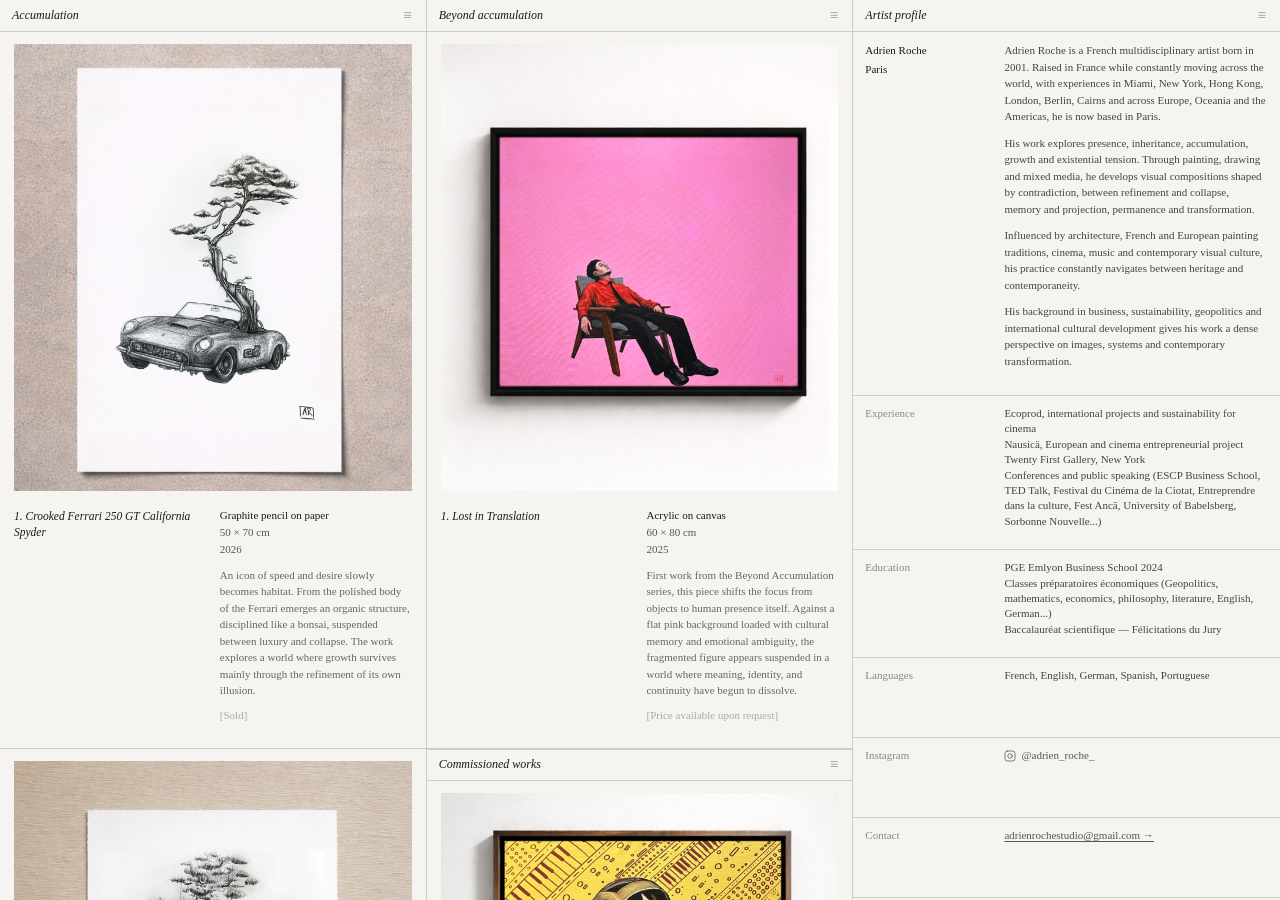
==== commit dff677f1: "Update index.html" ====
--- a/index.html
+++ b/index.html
@@ -560,7 +560,7 @@
       <div class="cv-content">
         <div class="cv-entry">
           Ecoprod, international projects and sustainability for cinema<br>
-          Nausicä, European cooperation project<br>
+          Nausicä, European and cinema entrepreneurial project<br>
           Twenty First Gallery, New York<br>
           Conferences and public speaking (ESCP Business School, TED Talk, Festival du Cinéma de la Ciotat, Entreprendre dans la culture, Fest Ancā, University of Babelsberg, Sorbonne Nouvelle...)
         </div>
